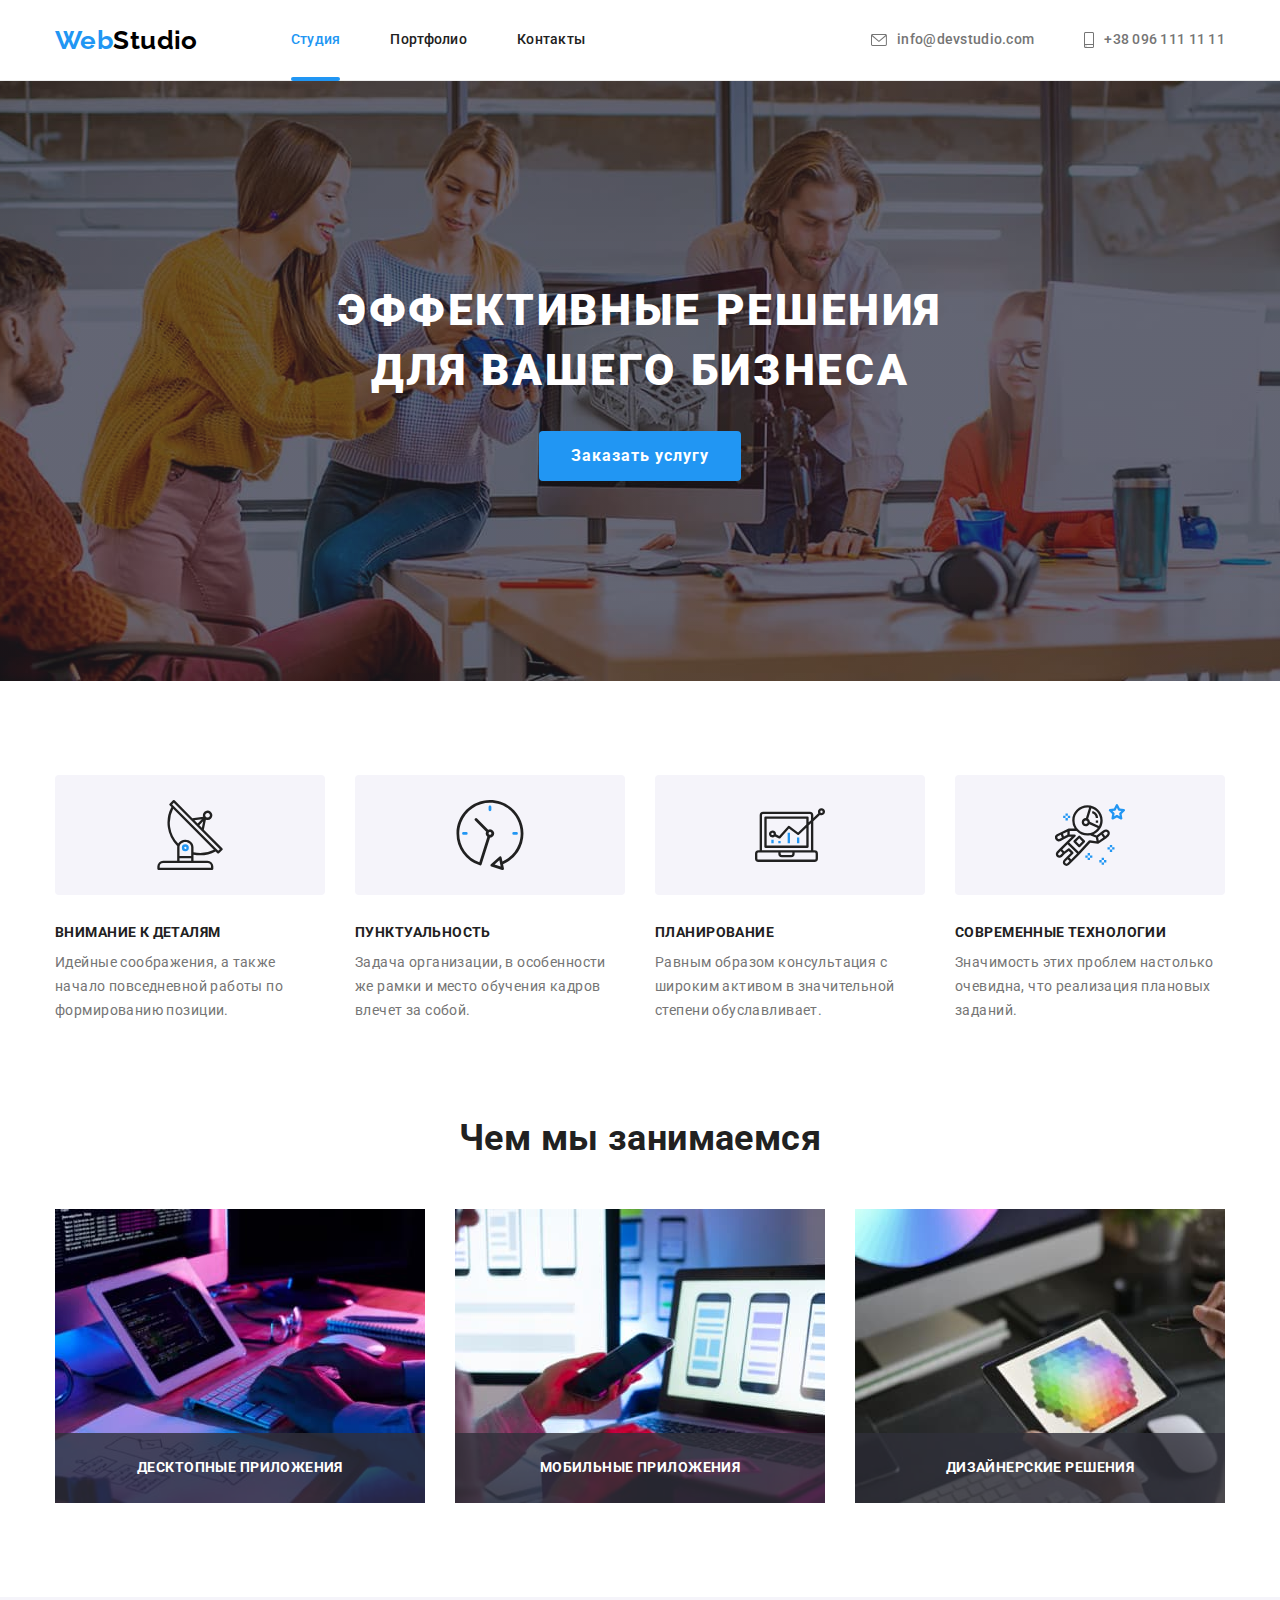
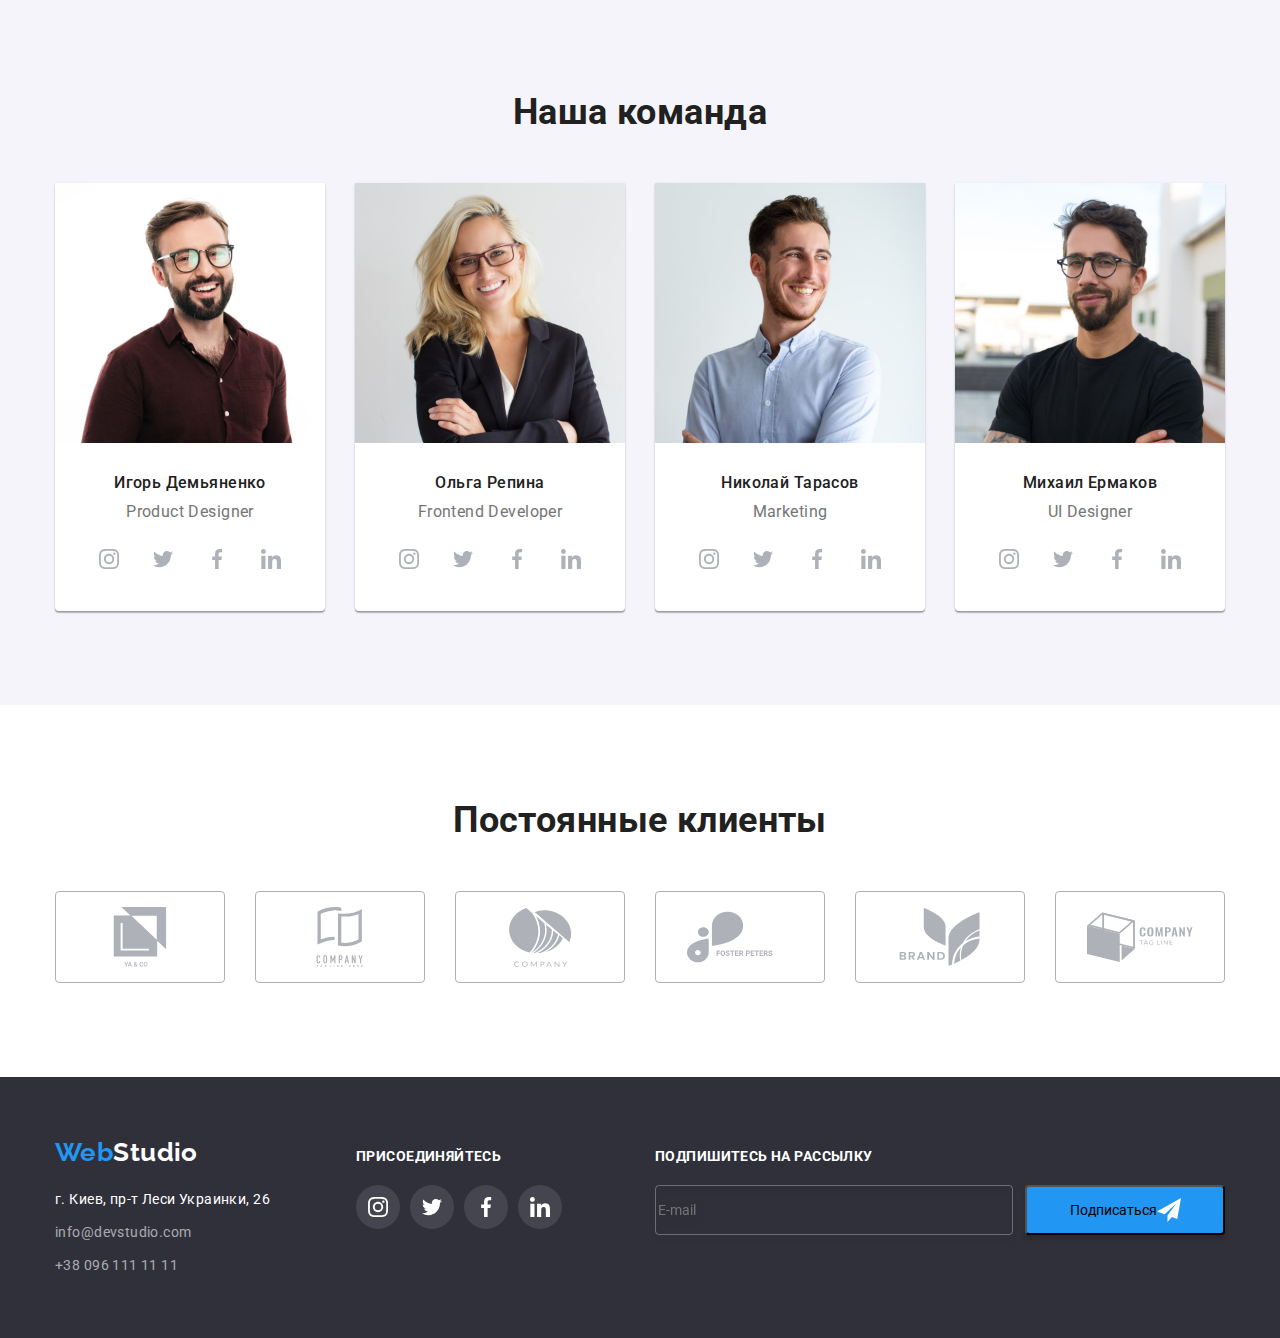
==== index.html @ 00c57c99 "1st part hw06" ====
<!DOCTYPE html>
<html lang="ru">
  <head>
    <meta charset="UTF-8" />
    <meta http-equiv="X-UA-Compatible" content="IE=edge" />
    <meta name="viewport" content="width=device-width, initial-scale=1.0" />
    <title>Студия</title>
    <link
      href="https://fonts.googleapis.com/css2?family=Raleway:wght@700&family=Roboto:wght@400;500;700;900&display=swap"
      rel="stylesheet"
    />
    <link
      rel="stylesheet"
      href="https://cdnjs.cloudflare.com/ajax/libs/modern-normalize/1.1.0/modern-normalize.min.css"
    />
    <link rel="stylesheet" href="./css/styles.css" />
  </head>
  <body>
    <!-- Хедер -->
    <header>
      <div class="container header">
        <a href="index.html" class="logo link"
          ><span class="logo1">Web</span><span class="logo2">Studio</span></a
        >
        <nav class="nav">
          <ul class="site-nav list">
            <li class="site-nav item">
              <a href="index.html" class="site-nav-link current link">Студия</a>
            </li>
            <li class="site-nav item">
              <a href="portfolio.html" class="site-nav-link link">Портфолио</a>
            </li>
            <li class="site-nav item"><a href="#" class="site-nav-link link">Контакты</a></li>
          </ul>
        </nav>
        <ul class="contacts list">
          <li class="contacts item">
            <a href="mailto:info@devstudio.com" class="contacts-mail link">
              <svg class="contacts-icon" width="16px" height="12px">
                <use href="./images/sprite.svg#icon-envelope"></use>
              </svg>
              info@devstudio.com
            </a>
          </li>
          <li class="contacts item">
            <a href="tel:+380961111111" class="contacts-tel link">
              <svg class="contacts-icon" width="10px" height="16px">
                <use href="./images/sprite.svg#icon-smartphone"></use></svg
              >+38 096 111 11 11</a
            >
          </li>
        </ul>
      </div>
    </header>

    <!-- Главное содержимое -->
    <main>
      <!-- Герой -->
      <section class="hero">
        <div class="container">
          <h1 class="hero-title">Эффективные решения для вашего бизнеса</h1>
          <button type="button" class="hero-button" data-modal-open>Заказать услугу</button>
        </div>
      </section>

      <!-- Особенности -->
      <section class="section">
        <div class="container">
          <h2 class="visually-hidden">Особенности</h2>
          <ul class="particulars list">
            <li class="particulars item">
              <div class="particulars-div">
                <svg class="particulars-icon">
                  <use href="./images/sprite.svg#icon-antenna"></use>
                </svg>
              </div>

              <h3 class="particulars-title">Внимание к деталям</h3>
              <p class="particulars-text">
                Идейные соображения, а также начало повседневной работы по формированию позиции.
              </p>
            </li>
            <li class="particulars item">
              <div class="particulars-div">
                <svg class="particulars-icon">
                  <use href="./images/sprite.svg#icon-clock"></use>
                </svg>
              </div>
              <h3 class="particulars-title">Пунктуальность</h3>
              <p class="particulars-text">
                Задача организации, в особенности же рамки и место обучения кадров влечет за собой.
              </p>
            </li>
            <li class="particulars item">
              <div class="particulars-div">
                <svg class="particulars-icon">
                  <use href="./images/sprite.svg#icon-diagram"></use>
                </svg>
              </div>
              <h3 class="particulars-title">Планирование</h3>
              <p class="particulars-text">
                Равным образом консультация с широким активом в значительной степени обуславливает.
              </p>
            </li>
            <li class="particulars item">
              <div class="particulars-div">
                <svg class="particulars-icon">
                  <use href="./images/sprite.svg#icon-astronaut"></use>
                </svg>
              </div>
              <h3 class="particulars-title">Современные технологии</h3>
              <p class="particulars-text">
                Значимость этих проблем настолько очевидна, что реализация плановых заданий.
              </p>
            </li>
          </ul>
        </div>
      </section>

      <!-- Чем мы занимаемся -->
      <section class="task-section section">
        <div class="container">
          <h2 class="task">Чем мы занимаемся</h2>
          <ul class="task-list list">
            <li class="task-item">
              <a href="#" class="task-item-link link">
                <div class="task-item-thumb">
                  <img src="./images/box1.jpg" alt="Руки человека, который пишет код" width="370" />
                  <div class="task-item-title">Десктопные приложения</div>
                </div>
              </a>
            </li>
            <li class="task-item">
              <a href="#" class="task-item-link link">
                <div class="task-item-thumb">
                  <img
                    src="./images/box2.jpg"
                    alt="Руки женщины с телефоном перед ноутбуком"
                    width="370"
                  />
                  <div class="task-item-title">Мобильные приложения</div>
                </div>
              </a>
            </li>
            <li class="task-item">
              <a href="#" class="task-item-link link">
                <div class="task-item-thumb">
                  <img
                    src="./images/box3.jpg"
                    alt="Руки человека с планшетом с цветовой гаммой в нем"
                    width="370"
                  />
                  <div class="task-item-title">Дизайнерские Решения</div>
                </div>
              </a>
            </li>
          </ul>
        </div>
      </section>

      <!-- Наша команда -->
      <section class="team-section section">
        <div class="container">
          <h2 class="team">Наша команда</h2>
          <ul class="team-list list">
            <li class="item">
              <img src="./images/staff1.jpg" alt="Игорь Демьяненко" width="270" />
              <div class="team-div">
                <h3 class="team-member">Игорь Демьяненко</h3>
                <p class="team-job">Product Designer</p>
                <ul class="social list">
                  <li class="social-item">
                    <a href="#" class="social-link">
                      <svg class="social-icon" width="20" height="20">
                        <use href="./images/sprite.svg#icon-instagram"></use>
                      </svg>
                    </a>
                  </li>
                  <li class="social-item">
                    <a href="#" class="social-link">
                      <svg class="social-icon" width="20" height="20">
                        <use href="./images/sprite.svg#icon-twitter"></use>
                      </svg>
                    </a>
                  </li>
                  <li class="social-item">
                    <a href="#" class="social-link">
                      <svg class="social-icon" width="20" height="20">
                        <use href="./images/sprite.svg#icon-facebook"></use>
                      </svg>
                    </a>
                  </li>
                  <li class="social-item">
                    <a href="#" class="social-link">
                      <svg class="social-icon" width="20" height="20">
                        <use href="./images/sprite.svg#icon-linkedin"></use>
                      </svg>
                    </a>
                  </li>
                </ul>
              </div>
            </li>
            <li class="item">
              <img src="./images/staff2.jpg" alt="Ольга Репина" width="270" />
              <div class="team-div">
                <h3 class="team-member">Ольга Репина</h3>
                <p class="team-job">Frontend Developer</p>
                <ul class="social list">
                  <li class="social-item">
                    <a href="#" class="social-link">
                      <svg class="social-icon" width="20" height="20">
                        <use href="./images/sprite.svg#icon-instagram"></use>
                      </svg>
                    </a>
                  </li>
                  <li class="social-item">
                    <a href="#" class="social-link">
                      <svg class="social-icon" width="20" height="20">
                        <use href="./images/sprite.svg#icon-twitter"></use>
                      </svg>
                    </a>
                  </li>
                  <li class="social-item">
                    <a href="#" class="social-link">
                      <svg class="social-icon" width="20" height="20">
                        <use href="./images/sprite.svg#icon-facebook"></use>
                      </svg>
                    </a>
                  </li>
                  <li class="social-item">
                    <a href="#" class="social-link">
                      <svg class="social-icon" width="20" height="20">
                        <use href="./images/sprite.svg#icon-linkedin"></use>
                      </svg>
                    </a>
                  </li>
                </ul>
              </div>
            </li>
            <li class="item">
              <img src="./images/staff3.jpg" alt="Николай Тарасов" width="270" />
              <div class="team-div">
                <h3 class="team-member">Николай Тарасов</h3>
                <p class="team-job">Marketing</p>
                <ul class="social list">
                  <li class="social-item">
                    <a href="#" class="social-link">
                      <svg class="social-icon" width="20" height="20">
                        <use href="./images/sprite.svg#icon-instagram"></use>
                      </svg>
                    </a>
                  </li>
                  <li class="social-item">
                    <a href="#" class="social-link">
                      <svg class="social-icon" width="20" height="20">
                        <use href="./images/sprite.svg#icon-twitter"></use>
                      </svg>
                    </a>
                  </li>
                  <li class="social-item">
                    <a href="#" class="social-link">
                      <svg class="social-icon" width="20" height="20">
                        <use href="./images/sprite.svg#icon-facebook"></use>
                      </svg>
                    </a>
                  </li>
                  <li class="social-item">
                    <a href="#" class="social-link">
                      <svg class="social-icon" width="20" height="20">
                        <use href="./images/sprite.svg#icon-linkedin"></use>
                      </svg>
                    </a>
                  </li>
                </ul>
              </div>
            </li>
            <li class="item">
              <img src="./images/staff4.jpg" alt="Михаил Ермаков" width="270" />
              <div class="team-div">
                <h3 class="team-member">Михаил Ермаков</h3>
                <p class="team-job">UI Designer</p>
                <ul class="social list">
                  <li class="social-item">
                    <a href="#" class="social-link">
                      <svg class="social-icon" width="20" height="20">
                        <use href="./images/sprite.svg#icon-instagram"></use>
                      </svg>
                    </a>
                  </li>
                  <li class="social-item">
                    <a href="#" class="social-link">
                      <svg class="social-icon" width="20" height="20">
                        <use href="./images/sprite.svg#icon-twitter"></use>
                      </svg>
                    </a>
                  </li>
                  <li class="social-item">
                    <a href="#" class="social-link">
                      <svg class="social-icon" width="20" height="20">
                        <use href="./images/sprite.svg#icon-facebook"></use>
                      </svg>
                    </a>
                  </li>
                  <li class="social-item">
                    <a href="#" class="social-link">
                      <svg class="social-icon" width="20" height="20">
                        <use href="./images/sprite.svg#icon-linkedin"></use>
                      </svg>
                    </a>
                  </li>
                </ul>
              </div>
            </li>
          </ul>
        </div>
      </section>

      <!-- Постоянные клиенты -->
      <section class="clients-section section">
        <div class="container">
          <h2 class="clients">Постоянные клиенты</h2>
          <ul class="clients-list list">
            <li class="clients-list-item">
              <a href="#" class="clients-link link"
                ><svg class="clients-svg" width="106" height="60">
                  <use href="./images/sprite.svg#icon-client1"></use></svg
              ></a>
            </li>
            <li class="clients-list-item">
              <a href="#" class="clients-link"
                ><svg class="clients-svg" width="106" height="60">
                  <use href="./images/sprite.svg#icon-client2"></use></svg
              ></a>
            </li>
            <li class="clients-list-item">
              <a href="#" class="clients-link"
                ><svg class="clients-svg" width="106" height="60">
                  <use href="./images/sprite.svg#icon-client3"></use></svg
              ></a>
            </li>
            <li class="clients-list-item">
              <a href="#" class="clients-link"
                ><svg class="clients-svg" width="106" height="60">
                  <use href="./images/sprite.svg#icon-client4"></use></svg
              ></a>
            </li>
            <li class="clients-list-item">
              <a href="#" class="clients-link"
                ><svg class="clients-svg" width="106" height="60">
                  <use href="./images/sprite.svg#icon-client5"></use></svg
              ></a>
            </li>
            <li class="clients-list-item">
              <a href="#" class="clients-link"
                ><svg class="clients-svg" width="106" height="60">
                  <use href="./images/sprite.svg#icon-client6"></use></svg
              ></a>
            </li>
          </ul>
        </div>
      </section>
    </main>

    <!-- Модалка -->

    <div class="backdrop is-hidden" data-modal>
      <div class="modal">
        <button type="button" class="modal-close-btn" data-modal-close>
          <svg class="modal-svg" width="18" height="18">
            <use href="./images/sprite.svg#icon-close"></use>
          </svg>
        </button>
        <h2 class="modal-text">Оставьте свои данные, мы вам перезвоним</h2>
        <form class="form" autocomplete="off">
          <div class="user name">
            <label class="user-lbl name" for="modal-username">Имя</label>
            <input class="user-inp name" type="text" name="user-info" id="modal-username" />
            <svg class="icon" width="18" height="18">
              <use href="./images/icons.svg#icon-person-form"></use>
            </svg>
          </div>
          <div class="user tel">
            <label class="user-lbl tel" for="modal-usertel">Телефон</label>
            <input class="user-inp tel" type="tel" name="user-info" id="modal-usertel" />
            <svg class="icon" width="18" height="18">
              <use href="./images/icons.svg#icon-phone-form"></use>
            </svg>
          </div>
          <div class="user email">
            <label class="user-lbl email" for="modal-useremail">Почта</label>
            <input class="user-inp email" type="email" name="user-info" id="modal-useremail" />
            <svg class="icon" width="18" height="18">
              <use href="./images/icons.svg#icon-email-form"></use>
            </svg>
          </div>
          <div class="user comment">
            <label class="user-lbl comment" for="modal-usercomment">Комментарий</label>
            <input
              class="user-inp comment"
              type="text"
              name="user-info"
              id="modal-usercomment"
              placeholder="Введите текст"
            />
          </div>
          <div class="company-policy">
            <input
              class="modal-policy visually-hidden"
              type="checkbox"
              name="user-info"
              id="modal-policy"
            />
            <label for="modal-policy"
              >Соглашаюсь с рассылкой и принимаю <a href="#">Условия договора</a></label
            >
          </div>
        </form>

        <button class="modal-submit-btn" type="submit">Отправить</button>
      </div>
    </div>

    <!-- Подвал -->
    <footer class="footer">
      <div class="footer container">
        <div>
          <a href="index.html" class="logo link"
            ><span class="logo1">Web</span><span class="logo-footer">Studio</span></a
          >
          <address class="address">
            <ul class="address-list list">
              <li class="item">
                <a
                  href="https://goo.gl/maps/JwG29EeJjDJi9KcXA"
                  class="address-text link"
                  target="_blank"
                  rel="noreferrer noopener"
                >
                  г. Киев, пр-т Леси Украинки, 26
                </a>
              </li>
              <li class="item">
                <a href="mailto:info@devstudio.com" class="address-mail link">info@devstudio.com</a>
              </li>
              <li class="item">
                <a href="tel:+380961111111" class="address-tel link">+38 096 111 11 11</a>
              </li>
            </ul>
          </address>
        </div>
        <div class="footer-social-div">
          <h2 class="footer-join">Присоединяйтесь</h2>
          <ul class="footer-social list">
            <li class="footer-social-item">
              <a href="#" class="footer-social-link">
                <svg class="footer-social-icon" width="20" height="20">
                  <use href="./images/sprite.svg#icon-instagram"></use>
                </svg>
              </a>
            </li>
            <li class="footer-social-item">
              <a href="#" class="footer-social-link">
                <svg class="footer-social-icon" width="20" height="20">
                  <use href="./images/sprite.svg#icon-twitter"></use>
                </svg>
              </a>
            </li>
            <li class="footer-social-item">
              <a href="#" class="footer-social-link">
                <svg class="footer-social-icon" width="20" height="20">
                  <use href="./images/sprite.svg#icon-facebook"></use>
                </svg>
              </a>
            </li>
            <li class="footer-social-item">
              <a href="#" class="footer-social-link">
                <svg class="footer-social-icon" width="20" height="20">
                  <use href="./images/sprite.svg#icon-linkedin"></use>
                </svg>
              </a>
            </li>
          </ul>
        </div>
        <div class="footer-form-container">
          <h2 class="footer-form-title">Подпишитесь на рассылку</h2>
          <div class="form-div">
            <input
              class="footer-inp"
              type="email"
              name="email"
              placeholder="E-mail"
              id="footer-email"
            />
            <label class="footer-form lbl" for="footer-email">
              <button class="footer-btn" type="submit">
                <span class="btn-text">Подписаться</span>
                <svg class="footer-form-svg" width="24" height="24">
                  <use href="./images/icons.svg#icon-send-form"></use>
                </svg>
              </button>
            </label>
          </div>
        </div>
      </div>
    </footer>
    <script src="./js/modal.js"></script>
  </body>
</html>
---- css/styles.css ----
:root {
  --primary-text-color: #757575;
  --secondary-text-color: #212121;
  --background-color: #2f303a;
  --secondary-background-color: #f5f4fa;
  --accent-color: #2196f3;
  --another-accent-color: #ffffff;
  --logo-color: #000000;
  --btn-hover-color: #188ce8;
  --contacts-footer-color: rgba(255, 255, 255, 0.6);
  --border-color: #ececec;
  --portfolio-border-color: #eeeeee;
  --icon-background-color: #f5f4fa;
  --icon-social: #afb1b8;
  --task-background: rgba(47, 48, 58, 0.8);
  --portfolio-background: rgba(33, 150, 243, 0.9);
  --modal-backdrop: rgba(0, 0, 0, 0.2);
  --footer-input-border: rgba(255, 255, 255, 0.3);
}

body {
  background-color: var(--another-accent-color);
  color: var(--primary-text-color);
  font-family: 'Roboto', sans-serif;
  letter-spacing: 0.03em;
  font-size: 14px;
}

h1,
h2,
h3,
h4,
h5,
h6,
p {
  margin: 0;
}

img {
  display: block;
  max-width: 100%;
  height: auto;
}

address {
  font-style: normal;
}

.section {
  padding-top: 94px;
  padding-bottom: 94px;
}

.container {
  width: 1200px;
  padding-left: 15px;
  padding-right: 15px;
  margin-left: auto;
  margin-right: auto;
}

/* Утилиты */

.link {
  text-decoration: none;
}

.list {
  padding: 0px;
  margin: 0px;
  list-style: none;
}

.visually-hidden {
  position: absolute;
  width: 1px;
  height: 1px;
  margin: -1px;
  border: 0;
  padding: 0;

  white-space: nowrap;
  clip-path: inset(100%);
  clip: rect(0 0 0 0);
  overflow: hidden;
}

/* Хедер */

header {
  background-color: var(--another-accent-color);
  border-bottom: 1px solid var(--border-color);
}

.header {
  display: flex;
  align-items: center;
}

.logo {
  font-family: 'Raleway', sans-serif;
  font-weight: 700;
  font-size: 26px;
  line-height: 1.19;
}

.logo1 {
  color: var(--accent-color);
}

.logo2 {
  color: var(--logo-color);
}

.nav {
  margin-left: 93px;
}

.site-nav.list {
  display: flex;
}

.site-nav.item:not(:last-child) {
  margin-right: 50px;
}

.site-nav-link {
  display: block;
  padding-top: 32px;
  padding-bottom: 32px;
  color: var(--secondary-text-color);
  font-weight: 500;
  line-height: 1.14;
  letter-spacing: 0.02em;

  transition: color 250ms cubic-bezier(0.4, 0, 0.2, 1);
}

.site-nav-link.current {
  position: relative;
  color: var(--accent-color);
}

.site-nav-link.current::after {
  position: absolute;
  left: 0px;
  bottom: -1px;

  content: ' ';
  width: 100%;
  height: 4px;
  border-radius: 2px;

  background-color: var(--accent-color);
}

.contacts.list {
  display: flex;
  margin-left: auto;
}

.contacts .item + .item {
  margin-left: 50px;
}

.contacts-mail,
.contacts-tel {
  display: flex;
  align-items: center;

  padding: 32px 0px;
  font-weight: 500;
  line-height: 1.14;
  letter-spacing: 0.02em;

  color: var(--primary-text-color);
  transition: color 250ms cubic-bezier(0.4, 0, 0.2, 1);
}

.site-nav-link:hover,
.site-nav-link:focus,
.contacts-mail:hover,
.contacts-mail:focus,
.contacts-tel:hover,
.contacts-tel:focus {
  color: var(--accent-color);
}

.contacts-icon {
  fill: currentColor;
  margin-right: 10px;
}

/* Главное содержимое Студия */

/* Герой */
.hero {
  max-width: 1600px;
  height: 600px;
  margin-left: auto;
  margin-right: auto;
  padding: 200px 0px;

  text-align: center;
  background-repeat: no-repeat;
  background-position: center;
  background-size: cover;

  background-image: linear-gradient(to right, rgba(47, 48, 58, 0.4), rgba(47, 48, 58, 0.4)),
    url(../images/overlay.jpg);
  background-color: #c4c4c4;
}

.hero-title {
  margin-bottom: 30px;
  width: 696px;
  margin-right: auto;
  margin-left: auto;

  font-weight: 900;
  font-size: 44px;
  line-height: 1.36;
  letter-spacing: 0.06em;
  text-transform: uppercase;
  color: var(--another-accent-color);
}

.hero-button {
  padding: 10px 32px;
  min-width: 200px;
  border-radius: 4px;
  border: none;

  font-family: inherit;
  font-weight: 700;
  font-size: 16px;
  line-height: 1.88;
  align-items: center;
  text-align: center;
  letter-spacing: 0.06em;
  cursor: pointer;

  color: var(--another-accent-color);
  background-color: var(--accent-color);

  transition: background-color 250ms cubic-bezier(0.4, 0, 0.2, 1);
}

.hero-button:hover,
.hero-button:focus {
  background-color: var(--btn-hover-color);
}

/* Остальное Студия*/

.particulars-title,
.task,
.team,
.team-member,
.clients {
  color: var(--secondary-text-color);
}

.particulars.list {
  display: flex;
  justify-content: space-between;
}

.particulars.item {
  width: 270px;
}

.particulars-div {
  display: flex;
  justify-content: center;
  align-items: center;
  width: 270px;
  height: 120px;
  margin-bottom: 30px;
  border-radius: 4px;
  background-color: var(--icon-background-color);
}

.particulars-icon {
  width: 70px;
  height: 70px;
}

.particulars .item + .item {
  margin-left: 30px;
}

.particulars-title {
  margin-bottom: 10px;
  font-size: 14px;
  font-weight: 700;
  line-height: 1.14;
  text-transform: uppercase;
}

.particulars-text {
  font-size: 14px;
  line-height: 1.71;
}

.task-section {
  padding-top: 0px;
}

.task {
  margin-bottom: 50px;
  font-weight: 700;
  font-size: 36px;
  line-height: 1.17;
  text-align: center;
}

.task-list.list {
  display: flex;
}

.task-item {
  width: 370px;
}

.task-item:not(:last-child) {
  margin-right: 30px;
}

.task-item-thumb {
  position: relative;
}

.task-item-title {
  display: flex;
  align-items: center;
  justify-content: center;
  width: 100%;
  height: 70px;

  font-weight: 700;
  font-size: 14px;
  line-height: 1.14;
  text-transform: uppercase;
  color: var(--another-accent-color);
  background-color: var(--task-background);

  position: absolute;
  left: 0px;
  bottom: 0px;
}

/* Наша Команда */

.team-section {
  background-color: var(--secondary-background-color);
}

.team {
  margin-bottom: 50px;
  font-weight: 700;
  font-size: 36px;
  line-height: 1.17;
  text-align: center;
}

.team-list {
  display: flex;
}

.team-list > li {
  width: 270px;
  box-shadow: 0px 1px 3px rgba(0, 0, 0, 0.12), 0px 1px 1px rgba(0, 0, 0, 0.14),
    0px 2px 1px rgba(0, 0, 0, 0.2);
  border-radius: 0px 0px 4px 4px;
  background-color: var(--another-accent-color);
}

.team-list .item + .item {
  margin-left: 30px;
}

.team-div {
  padding: 30px 0px;
}

.team-member {
  margin-bottom: 10px;
  font-weight: 500;
  font-size: 16px;
  line-height: 1.19;
  text-align: center;
}

.team-job {
  font-size: 16px;
  line-height: 1.19;
  text-align: center;
}

.social {
  display: flex;
  justify-content: center;
  margin-top: 16px;
}

.social-item:not(:last-child) {
  margin-right: 10px;
}

.social-link {
  display: flex;
  justify-content: center;
  align-items: center;

  width: 44px;
  height: 44px;
  border-radius: 50%;

  color: var(--icon-social);

  transition: background-color 250ms cubic-bezier(0.4, 0, 0.2, 1),
    color 250ms cubic-bezier(0.4, 0, 0.2, 1);
}

.social-link:hover,
.social-link:focus {
  color: var(--another-accent-color);
  background-color: var(--accent-color);
}

.social-icon {
  fill: currentColor;
}

/* Клиенты */

.clients {
  margin-bottom: 50px;
  font-size: 36px;
  line-height: 1.17;
  text-align: center;
}

.clients-list {
  display: flex;
}

.clients-list-item:not(:last-child) {
  margin-right: 30px;
}

.clients-link {
  display: flex;
  justify-content: center;
  align-items: center;

  width: 170px;
  height: 92px;
  border: 1px solid;
  border-radius: 4px;
  color: var(--icon-social);
  border-color: var(--icon-social);

  transition: border-color 250ms cubic-bezier(0.4, 0, 0.2, 1),
    color 250ms cubic-bezier(0.4, 0, 0.2, 1);
}

.clients-link:hover,
.clients-link:focus {
  color: var(--accent-color);
  border-color: var(--accent-color);
}

.clients-svg {
  fill: currentColor;
}

/* Модалка */

.backdrop {
  position: fixed;
  top: 0px;
  left: 0px;
  width: 100%;
  height: 100%;
  background-color: var(--modal-backdrop);

  opacity: 1;
  transition: opacity 250ms cubic-bezier(0.4, 0, 0.2, 1);
}

.backdrop.is-hidden {
  opacity: 0;
  pointer-events: none;
}

.backdrop.is-hidden .modal {
  transform: translate(-50%, -50%) scale(1.2);
}

.modal {
  position: absolute;
  top: 50%;
  left: 50%;
  transform: translate(-50%, -50%) scale(1);
  transition: transform 250ms cubic-bezier(0.4, 0, 0.2, 1);

  width: 528px;
  height: 581px;
  padding: 40px;

  background-color: var(--another-accent-color);
}

.modal-close-btn {
  position: absolute;
  top: 8px;
  right: 8px;

  display: flex;
  justify-content: center;
  align-items: center;

  padding: 0px;
  width: 30px;
  height: 30px;
  border-radius: 50%;
  border-color: rgba(0, 0, 0, 0.1);

  cursor: pointer;
  background-color: var(--another-accent-color);
  color: var(--logo-color);
}

.modal-close-btn:hover,
.modal-close-btn:focus {
  color: var(--accent-color);
}

.modal-svg {
  fill: currentColor;
}

.modal-text {
  margin-bottom: 12px;

  font-size: 20px;
  line-height: 1.15;
  text-align: center;

  color: var(--secondary-text-color);
}

.user {
  position: relative;
  display: flex;
  flex-direction: column;

  margin-bottom: 10px;
}

.user.comment {
  margin-bottom: 20px;
}

.icon {
  position: absolute;
  bottom: 11px;
  left: 12px;

  fill: var(--logo-color);
  transition: fill 250ms cubic-bezier(0.4, 0, 0.2, 1);
}

.user-lbl {
  display: block;
  font-size: 12px;
  line-height: 1.17;
  letter-spacing: 0.01em;

  margin-bottom: 4px;
}

.user-inp {
  height: 40px;
  padding: 12px 42px;

  border: 1px solid rgba(33, 33, 33, 0.2);
  border-radius: 4px;

  transition: border 250ms cubic-bezier(0.4, 0, 0.2, 1);
}

.user-inp:focus {
  border: 1px solid var(--accent-color);
  border-radius: 4px;
}

.user-inp:focus-visible {
  outline: none;
}

.user-inp:focus + .icon {
  fill: var(--accent-color);
}

.user-inp.comment {
  height: 120px;
  padding: 12px 16px;

  border: 1px solid rgba(33, 33, 33, 0.2);
  border-radius: 4px;
}

.company-policy {
  display: flex;
  justify-content: baseline;
}

/* Главное содержимое Портфолио */

.btn-list {
  display: flex;
  justify-content: center;
  margin-bottom: 50px;
}

.btn-list > .item:not(:last-child) {
  margin-right: 8px;
}

.btn {
  padding: 6px 22px;
  border: none;
  border-radius: 4px;
  font-family: inherit;
  font-weight: 500;
  font-size: 16px;
  line-height: 1.63;
  text-align: center;
  letter-spacing: 0.03em;
  cursor: pointer;

  color: var(--secondary-text-color);
  background-color: var(--secondary-background-color);

  transition: box-shadow 250ms cubic-bezier(0.4, 0, 0.2, 1),
    color 250ms cubic-bezier(0.4, 0, 0.2, 1), background-color 250ms cubic-bezier(0.4, 0, 0.2, 1);
}

.btn:hover,
.btn:focus {
  color: var(--another-accent-color);
  background-color: var(--accent-color);
  box-shadow: 0px 3px 1px rgba(0, 0, 0, 0.1), 0px 1px 2px rgba(0, 0, 0, 0.08),
    0px 2px 2px rgba(0, 0, 0, 0.12);
}

.portfolio-list {
  display: flex;
  flex-wrap: wrap;
}

.portfolio-list .portfolio-link {
  display: block;

  transition: box-shadow 250ms cubic-bezier(0.4, 0, 0.2, 1);
}

.portfolio-list .portfolio-link:hover,
.portfolio-list .portfolio-link:focus {
  box-shadow: 0px 1px 1px rgba(0, 0, 0, 0.12), 0px 4px 4px rgba(0, 0, 0, 0.06),
    1px 4px 6px rgba(0, 0, 0, 0.16);
}

.portfolio-list .portfolio-item {
  width: calc((100% - 60px) / 3);
}

.portfolio-list .portfolio-item {
  margin-right: 30px;
  margin-bottom: 30px;
}

.portfolio-list .portfolio-item:nth-child(3n) {
  margin-right: 0;
}

.portfolio-list .portfolio-item:nth-last-child(-n + 3) {
  margin-bottom: 0;
}

.portfolio-item-thumb {
  position: relative;
  overflow: hidden;
}

.portfolio-item-text.is-hidden {
  display: flex;
  align-items: center;
  position: absolute;
  top: 0px;
  left: 0px;

  width: 100%;
  height: 100%;
  padding: 0px 24px;

  font-weight: 400;
  font-size: 18px;
  line-height: 1.56;

  color: var(--another-accent-color);
  background-color: var(--portfolio-background);

  transform: translateY(100%);
  pointer-events: none;
  transition: transform 250ms cubic-bezier(0.4, 0, 0.2, 1);
}

.portfolio-list .portfolio-link:hover .portfolio-item-text,
.portfolio-list .portfolio-link:focus .portfolio-item-text {
  transform: translateY(0%);
}

.portfolio-item-title {
  padding: 24px 20px;
  border: 1px solid var(--portfolio-border-color);
  border-top: none;
}

.portfolio-list-name {
  margin-bottom: 4px;
  width: 322px;
  color: var(--secondary-text-color);
  font-weight: 700;
  font-size: 18px;
  line-height: 2;
  letter-spacing: 0.06em;
}

.portfolio-list-filter {
  width: 322px;
  color: var(--primary-text-color);
  font-size: 16px;
  line-height: 1.88;
}

/* Футер */

footer {
  background-color: var(--background-color);
  padding-top: 60px;
  padding-bottom: 60px;
}

.footer.container {
  display: flex;
  align-items: baseline;
}

.logo.link {
  display: inline-block;
}

.logo-footer {
  color: var(--another-accent-color);
}

.address {
  width: 231px;
  font-style: normal;
  margin-top: 20px;
}

.address-list .item:not(:last-child) {
  margin-bottom: 9px;
}

.address-text {
  color: var(--another-accent-color);
  line-height: 1.71;

  transition: color 250ms cubic-bezier(0.4, 0, 0.2, 1);
}

.address-mail,
.address-tel {
  color: var(--contacts-footer-color);
  line-height: 1.71;

  transition: color 250ms cubic-bezier(0.4, 0, 0.2, 1);
}

.address-text:hover,
.address-text:focus,
.address-mail:hover,
.address-mail:focus,
.address-tel:focus,
.address-tel:hover {
  color: var(--accent-color);
}

.footer-social-div {
  margin-left: 70px;
}

.footer-join {
  margin-bottom: 20px;
  font-size: 14px;
  line-height: 1.14;
  text-transform: uppercase;
  color: var(--another-accent-color);
}

.footer-social {
  display: flex;
}

.footer-social-item:not(:last-child) {
  margin-right: 10px;
}

.footer-social-link {
  display: flex;
  justify-content: center;
  width: 44px;
  height: 44px;
  border-radius: 50%;
  align-items: center;
  color: var(--another-accent-color);
  background-color: rgba(255, 255, 255, 0.1);

  transition: background-color 250ms cubic-bezier(0.4, 0, 0.2, 1),
    color 250ms cubic-bezier(0.4, 0, 0.2, 1);
}

.footer-social-link:hover,
.footer-social-link:focus {
  color: var(--another-accent-color);
  background-color: var(--accent-color);
}

.footer-social-icon {
  fill: currentColor;
}

/* Footer form */

.footer-form-container {
  margin-left: 93px;
}

.footer-form-title {
  margin-bottom: 20px;

  font-size: 14px;
  line-height: 1.14;
  text-transform: uppercase;

  color: var(--another-accent-color);
}

.form-div {
  display: flex;
}

.footer-inp {
  width: 358px;
  height: 50px;
  margin-right: 12px;

  border: 1px solid var(--footer-input-border);
  filter: drop-shadow(0px 4px 4px rgba(0, 0, 0, 0.15));
  border-radius: 4px;
  background-color: transparent;
  color: var(--another-accent-color);
}

.footer-btn {
  display: flex;
  align-items: center;
  justify-content: center;
  width: 200px;
  height: 50px;

  background-color: var(--accent-color);
  box-shadow: 0px 4px 4px rgba(0, 0, 0, 0.15);
  border-radius: 4px;

  cursor: pointer;
}

.footer-btn-text {
  margin-right: 10px;
  font-weight: 700;
  font-size: 16px;
  line-height: 1.88;
  letter-spacing: 0.06em;

  color: var(--another-accent-color);
}
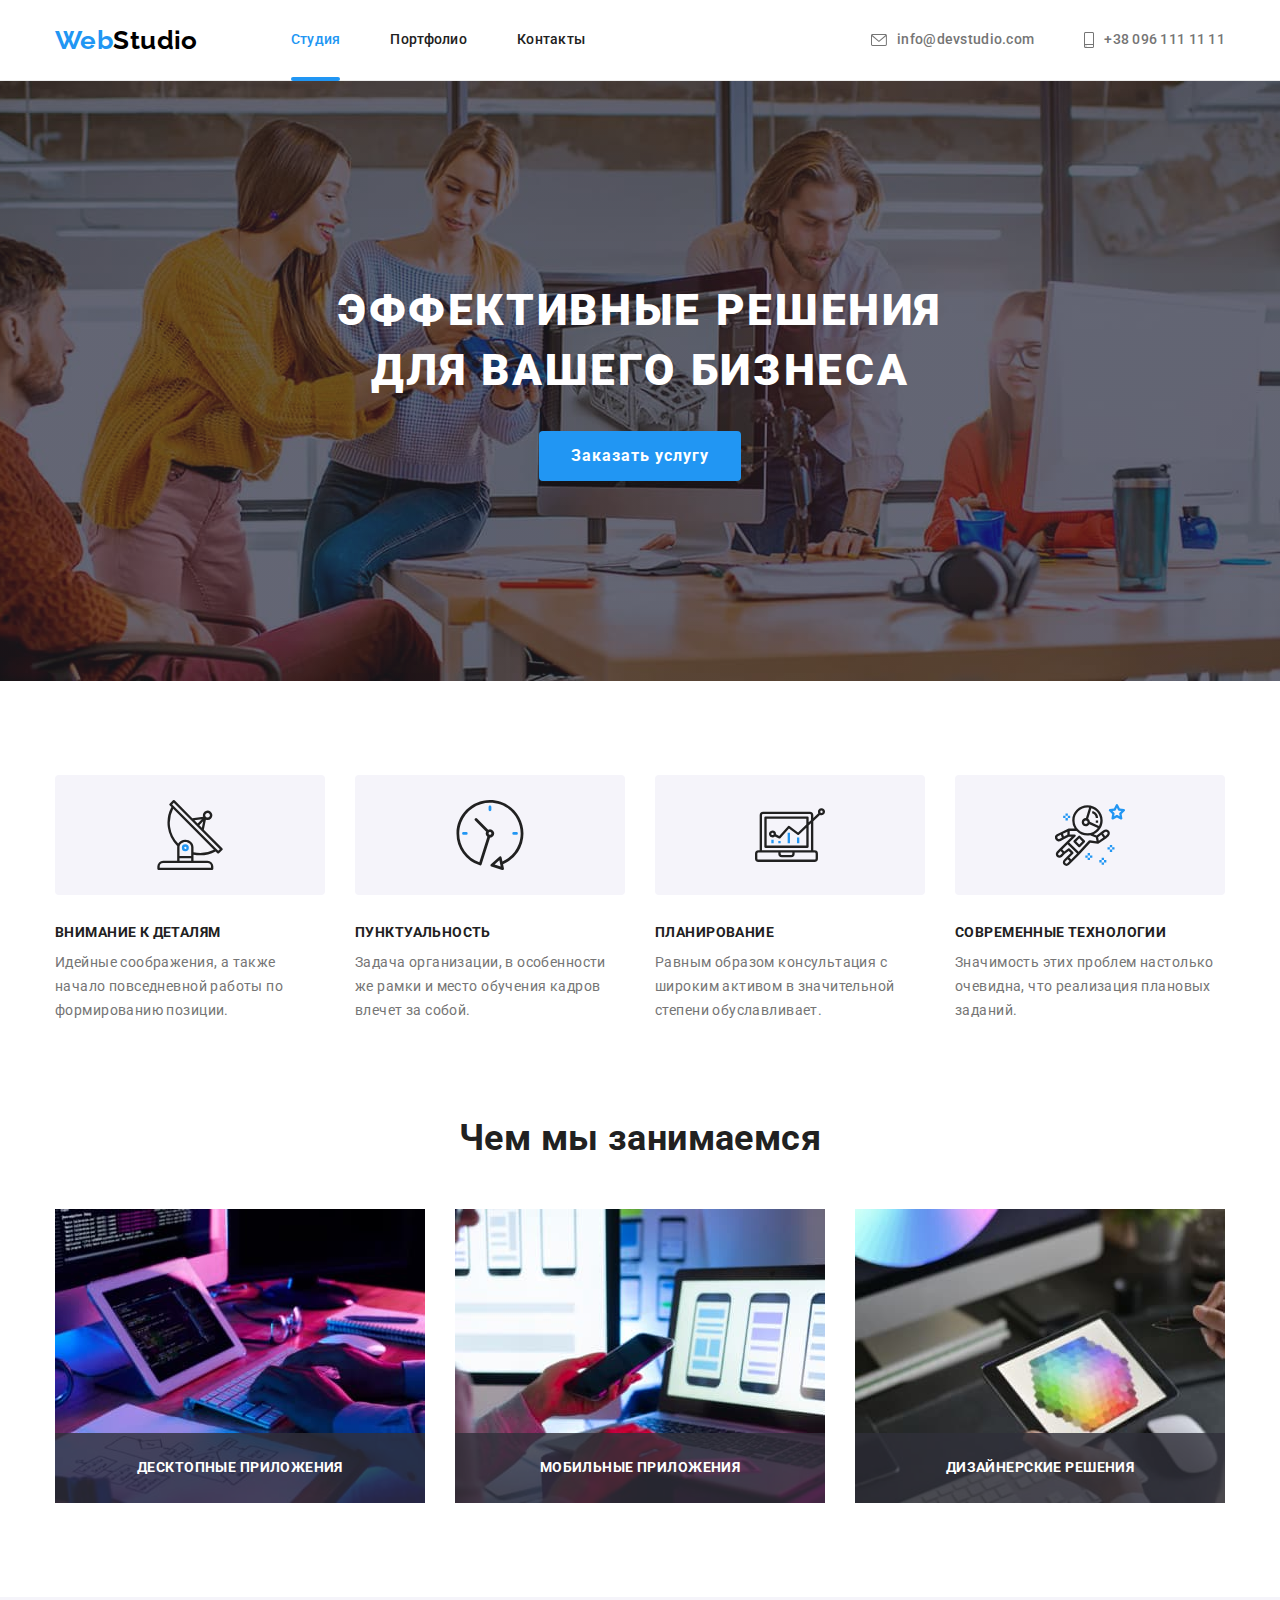
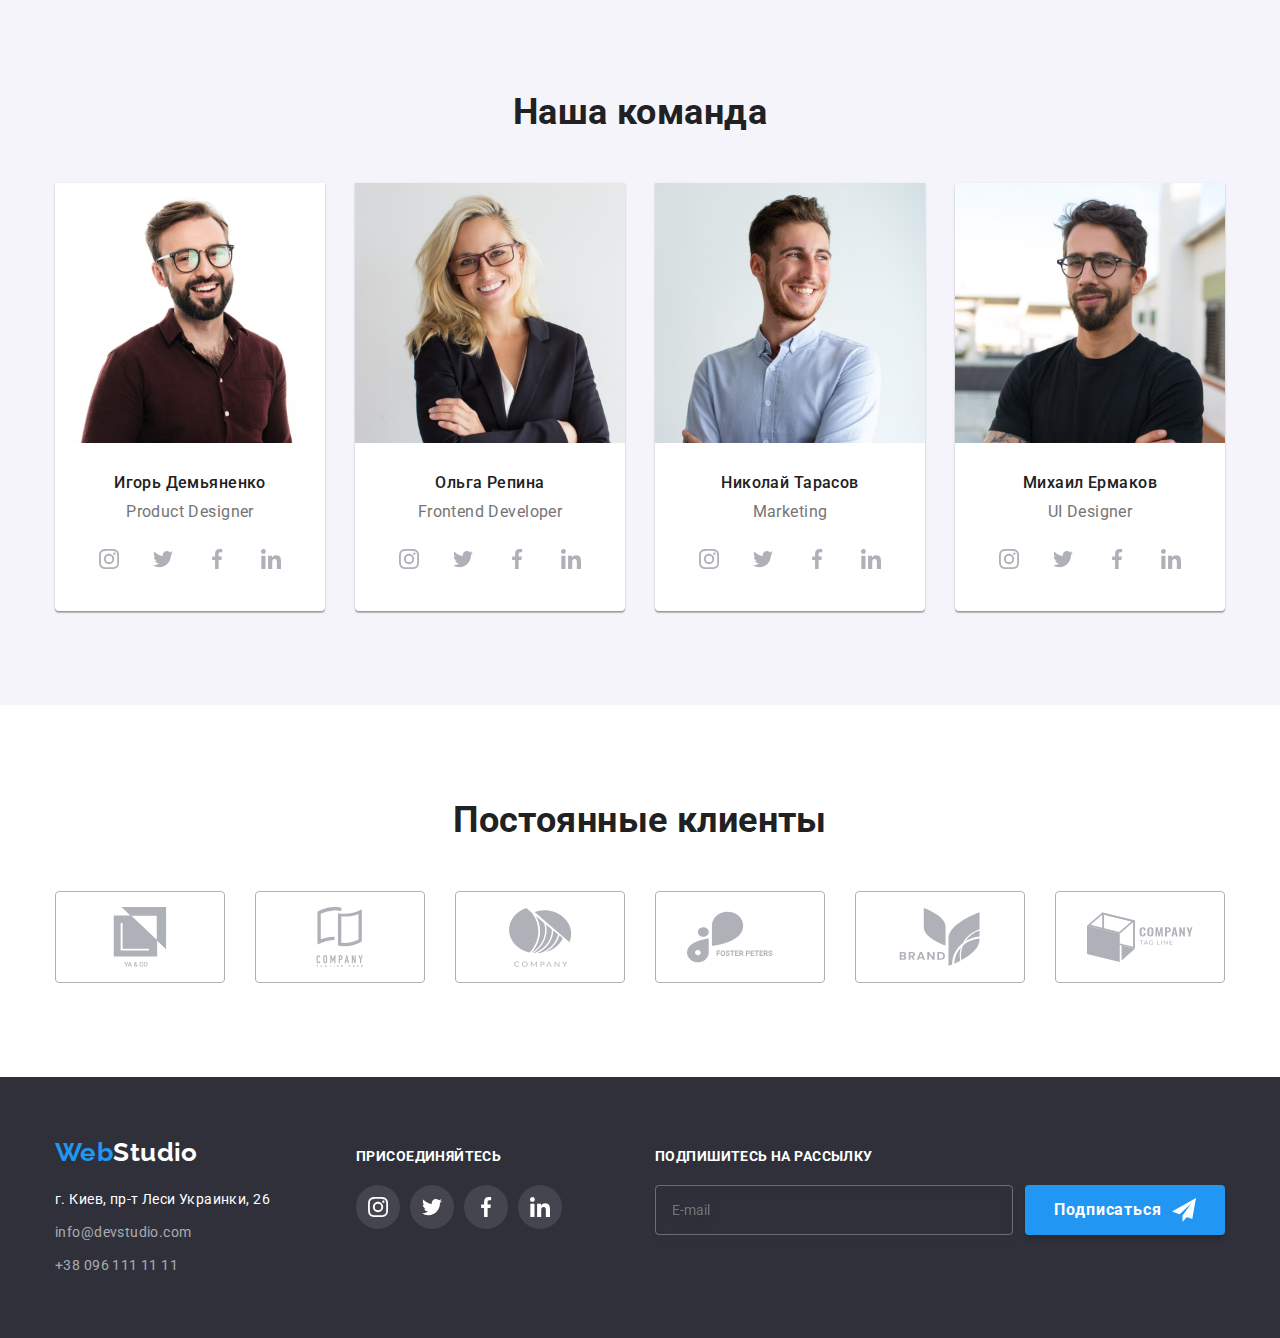
==== commit be77e38e: "goit-hw-06 done" ====
--- a/index.html
+++ b/index.html
@@ -124,34 +124,28 @@
           <ul class="task-list list">
             <li class="task-item">
               <a href="#" class="task-item-link link">
-                <div class="task-item-thumb">
-                  <img src="./images/box1.jpg" alt="Руки человека, который пишет код" width="370" />
-                  <div class="task-item-title">Десктопные приложения</div>
-                </div>
+                <img src="./images/box1.jpg" alt="Руки человека, который пишет код" width="370" />
+                <p class="task-item-title">Десктопные приложения</p>
               </a>
             </li>
             <li class="task-item">
               <a href="#" class="task-item-link link">
-                <div class="task-item-thumb">
-                  <img
-                    src="./images/box2.jpg"
-                    alt="Руки женщины с телефоном перед ноутбуком"
-                    width="370"
-                  />
-                  <div class="task-item-title">Мобильные приложения</div>
-                </div>
+                <img
+                  src="./images/box2.jpg"
+                  alt="Руки женщины с телефоном перед ноутбуком"
+                  width="370"
+                />
+                <p class="task-item-title">Мобильные приложения</p>
               </a>
             </li>
             <li class="task-item">
               <a href="#" class="task-item-link link">
-                <div class="task-item-thumb">
-                  <img
-                    src="./images/box3.jpg"
-                    alt="Руки человека с планшетом с цветовой гаммой в нем"
-                    width="370"
-                  />
-                  <div class="task-item-title">Дизайнерские Решения</div>
-                </div>
+                <img
+                  src="./images/box3.jpg"
+                  alt="Руки человека с планшетом с цветовой гаммой в нем"
+                  width="370"
+                />
+                <p class="task-item-title">Дизайнерские Решения</p>
               </a>
             </li>
           </ul>
@@ -395,28 +389,25 @@
           </div>
           <div class="user comment">
             <label class="user-lbl comment" for="modal-usercomment">Комментарий</label>
-            <input
+            <textarea
               class="user-inp comment"
-              type="text"
               name="user-info"
               id="modal-usercomment"
               placeholder="Введите текст"
-            />
+            ></textarea>
           </div>
-          <div class="company-policy">
-            <input
-              class="modal-policy visually-hidden"
-              type="checkbox"
-              name="user-info"
-              id="modal-policy"
-            />
-            <label for="modal-policy"
-              >Соглашаюсь с рассылкой и принимаю <a href="#">Условия договора</a></label
-            >
-          </div>
+
+          <label class="modal-policy-lbl">
+            <input class="modal-policy-inp" type="checkbox" name="user-info" />
+            <svg class="modal-policy-icon" width="16" height="15">
+              <use href="./images/icons.svg#icon-check-form"></use>
+            </svg>
+            <span class="modal-policy-txt">Соглашаюсь с рассылкой и принимаю</span>
+            <a class="modal-policy-link" href="#">Условия договора</a></label
+          >
+
+          <button class="modal-submit-btn" type="submit">Отправить</button>
         </form>
-
-        <button class="modal-submit-btn" type="submit">Отправить</button>
       </div>
     </div>
 
@@ -483,23 +474,17 @@
         </div>
         <div class="footer-form-container">
           <h2 class="footer-form-title">Подпишитесь на рассылку</h2>
-          <div class="form-div">
-            <input
-              class="footer-inp"
-              type="email"
-              name="email"
-              placeholder="E-mail"
-              id="footer-email"
-            />
-            <label class="footer-form lbl" for="footer-email">
-              <button class="footer-btn" type="submit">
-                <span class="btn-text">Подписаться</span>
+          <form class="form-footer">
+            <input class="footer-inp" type="email" name="email" placeholder="E-mail" />
+            <label class="footer-form lbl" for="footer-submit-btn">
+              <button class="footer-btn" type="submit" id="footer-submit-btn">
+                <span class="footer-btn-text">Подписаться</span>
                 <svg class="footer-form-svg" width="24" height="24">
                   <use href="./images/icons.svg#icon-send-form"></use>
                 </svg>
               </button>
             </label>
-          </div>
+          </form>
         </div>
       </div>
     </footer>
--- a/css/styles.css
+++ b/css/styles.css
@@ -327,7 +327,7 @@
   margin-right: 30px;
 }
 
-.task-item-thumb {
+.task-item-link {
   position: relative;
 }
 
@@ -339,7 +339,6 @@
   height: 70px;
 
   font-weight: 700;
-  font-size: 14px;
   line-height: 1.14;
   text-transform: uppercase;
   color: var(--another-accent-color);
@@ -594,7 +593,6 @@
 
 .user-inp:focus {
   border: 1px solid var(--accent-color);
-  border-radius: 4px;
 }
 
 .user-inp:focus-visible {
@@ -606,16 +604,93 @@
 }
 
 .user-inp.comment {
+  resize: none;
   height: 120px;
   padding: 12px 16px;
 
   border: 1px solid rgba(33, 33, 33, 0.2);
   border-radius: 4px;
-}
-
-.company-policy {
-  display: flex;
-  justify-content: baseline;
+
+  transition: border 250ms cubic-bezier(0.4, 0, 0.2, 1);
+}
+
+.user-inp.comment:focus {
+  border: 1px solid var(--accent-color);
+}
+
+/* .company-policy {
+  display: flex;
+  justify-content: center;
+  align-items: center;
+} */
+
+.modal-policy-lbl {
+  display: flex;
+  justify-content: center;
+  align-items: center;
+
+  /* margin-left: 8px;
+  line-height: 1.71; */
+}
+
+.modal-policy-txt {
+  margin-right: 5px;
+}
+
+.modal-policy-link {
+  color: var(--accent-color);
+}
+
+.modal-policy-inp {
+  appearance: none;
+}
+
+.modal-policy-icon {
+  margin-right: 8px;
+  border: 2px solid var(--secondary-text-color);
+  border-radius: 2px;
+  fill: var(--another-accent-color);
+  background-color: var(--another-accent-color);
+
+  transition: border 250ms cubic-bezier(0.4, 0, 0.2, 1),
+    background-color 250ms cubic-bezier(0.4, 0, 0.2, 1);
+}
+
+.modal-policy-inp:checked + .modal-policy-icon {
+  background-color: var(--accent-color);
+  border: 2px solid var(--accent-color);
+}
+
+.modal-submit-btn {
+  position: absolute;
+  bottom: 40px;
+  left: 50%;
+  transform: translateX(-50%);
+
+  padding: 0px;
+  border: none;
+  width: 200px;
+  height: 50px;
+  margin-top: 30px;
+
+  font-family: inherit;
+  font-weight: 700;
+  font-size: 16px;
+  line-height: 1.88;
+  letter-spacing: 0.06em;
+
+  background-color: var(--accent-color);
+  color: var(--another-accent-color);
+
+  box-shadow: 0px 4px 4px rgba(0, 0, 0, 0.15);
+  border-radius: 4px;
+  cursor: pointer;
+
+  transition: background-color 250ms cubic-bezier(0.4, 0, 0.2, 1);
+}
+
+.modal-submit-btn:hover {
+  background-color: var(--btn-hover-color);
 }
 
 /* Главное содержимое Портфолио */
@@ -862,11 +937,12 @@
   color: var(--another-accent-color);
 }
 
-.form-div {
+.form-footer {
   display: flex;
 }
 
 .footer-inp {
+  padding: 15px 16px;
   width: 358px;
   height: 50px;
   margin-right: 12px;
@@ -878,10 +954,16 @@
   color: var(--another-accent-color);
 }
 
+.footer-inp:focus-visible {
+  outline: none;
+}
+
 .footer-btn {
   display: flex;
   align-items: center;
   justify-content: center;
+  padding: 0px;
+  border: none;
   width: 200px;
   height: 50px;
 
@@ -890,6 +972,12 @@
   border-radius: 4px;
 
   cursor: pointer;
+
+  transition: background-color 250ms cubic-bezier(0.4, 0, 0.2, 1);
+}
+
+.footer-btn:hover {
+  background-color: var(--btn-hover-color);
 }
 
 .footer-btn-text {
